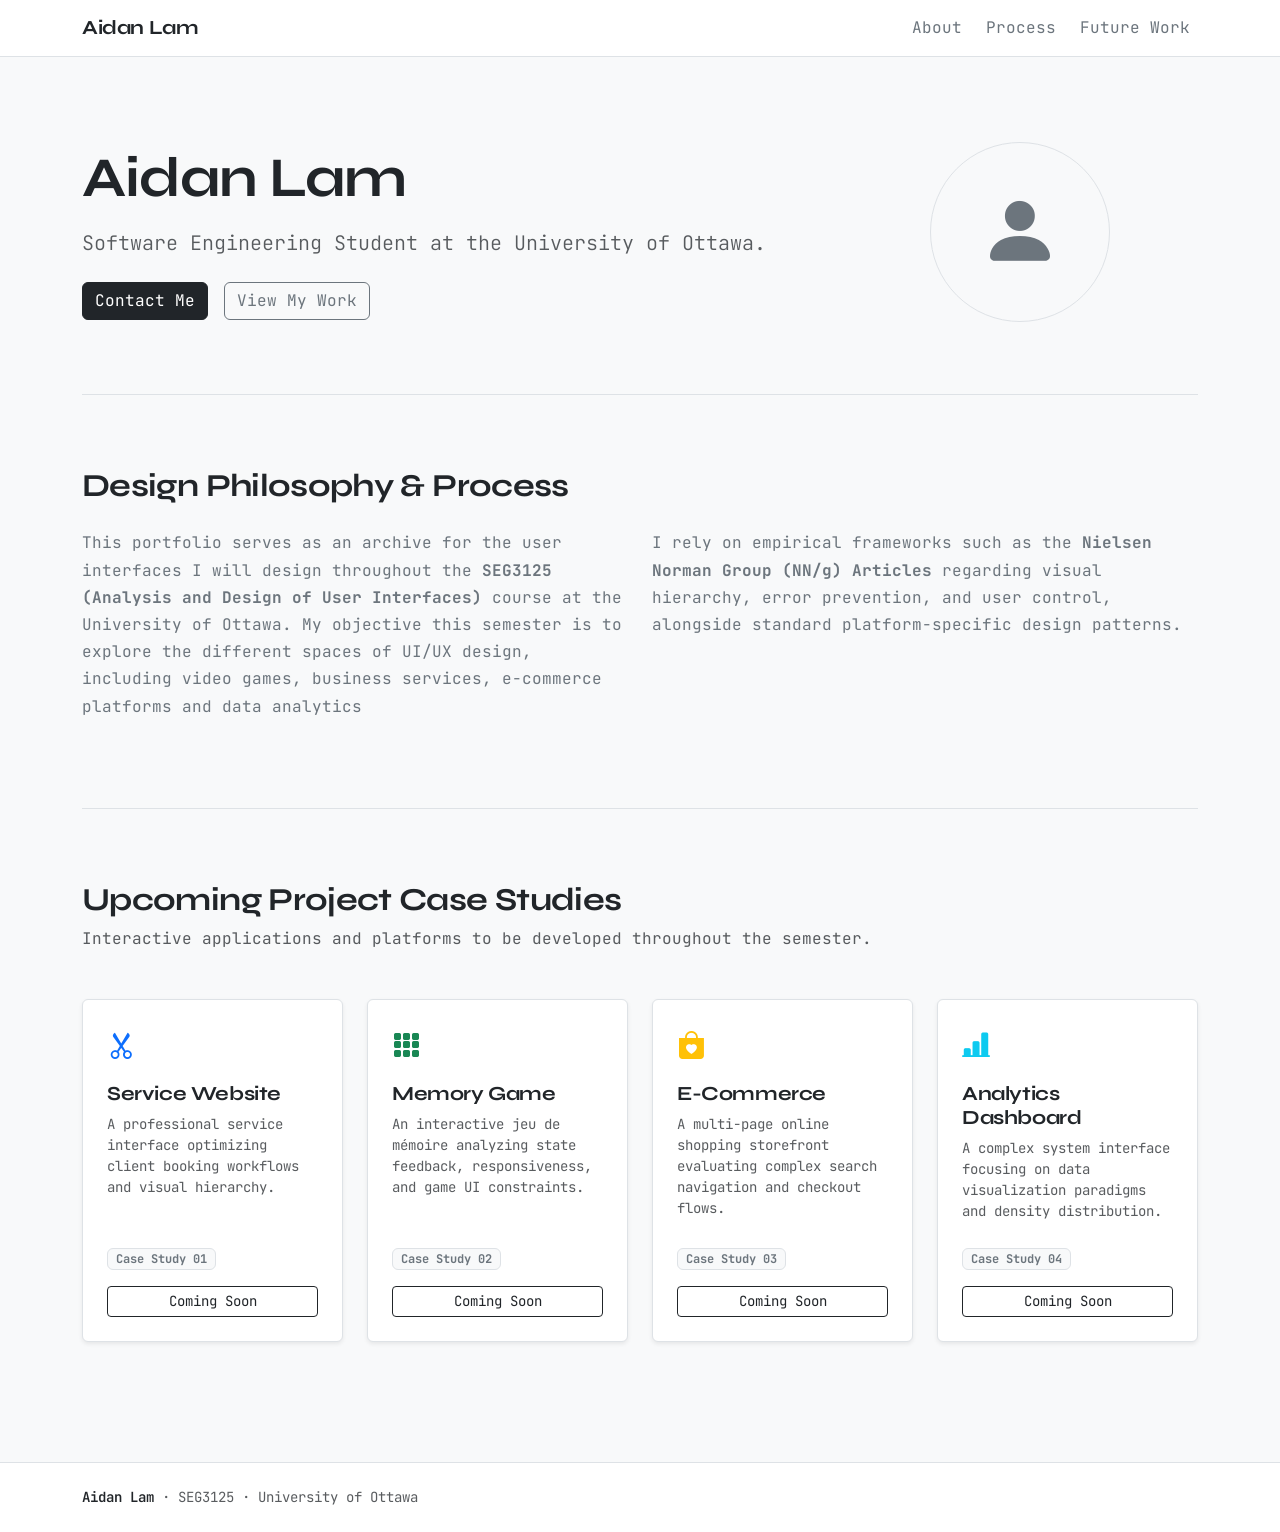
==== index.html @ 02c6c235 "font changes" ====
<!DOCTYPE html>
<html lang="en">
<head>
  <meta charset="UTF-8" />
  <meta name="viewport" content="width=device-width, initial-scale=1.0" />
  <title>Aidan Lam - Portfolio</title>
  <link href="https://cdn.jsdelivr.net/npm/bootstrap@5.3.3/dist/css/bootstrap.min.css" rel="stylesheet" />
  <link href="https://cdn.jsdelivr.net/npm/bootstrap-icons@1.11.3/font/bootstrap-icons.min.css" rel="stylesheet" />
  
  <link rel="preconnect" href="https://fonts.googleapis.com">
  <link rel="preconnect" href="https://fonts.gstatic.com" crossorigin>
  <link href="https://fonts.googleapis.com/css2?family=JetBrains+Mono:ital,wght@0,400;0,500;1,400&family=Syne:wght@700;800&display=swap" rel="stylesheet">

  <link href="css/style.css" rel="stylesheet" />
</head>
<body>

  <nav class="navbar navbar-expand-lg navbar-light bg-white border-bottom fixed-top">
    <div class="container">
      <a class="navbar-brand fw-bold text-dark" href="#about">Aidan Lam</a>
      <button class="navbar-toggler" type="button" data-bs-toggle="collapse" data-bs-target="#navbarNav"
        aria-controls="navbarNav" aria-expanded="false" aria-label="Toggle navigation">
        <span class="navbar-toggler-icon"></span>
      </button>
      <div class="collapse navbar-collapse justify-content-end" id="navbarNav">
        <ul class="navbar-nav gap-2">
          <li class="nav-item"><a class="nav-link text-secondary" href="#about">About</a></li>
          <li class="nav-item"><a class="nav-link text-secondary" href="#process">Process</a></li>
          <li class="nav-item"><a class="nav-link text-secondary" href="#designs">Future Work</a></li>
        </ul>
      </div>
    </div>
  </nav>

  <main class="container style-main">

    <section id="about" class="py-5 border-bottom">
      <div class="row align-items-center py-4">
        <div class="col-md-8">
          <h1 class="display-4 fw-bold text-dark mb-3">Aidan Lam</h1>
          <p class="lead text-muted mb-4">
            Software Engineering Student at the University of Ottawa.
          </p>
          <div class="d-flex gap-3">
            <a href="mailto:aidanlam02@gmail.com" class="btn btn-dark">Contact Me</a>
            <a href="#designs" class="btn btn-outline-secondary">View My Work</a>
          </div>
        </div>
        <div class="col-md-4 text-center d-none d-md-block">
          <div class="bg-light border rounded-circle d-inline-flex align-items-center justify-content-center" style="width: 180px; height: 180px;">
            <i class="bi bi-person-fill text-secondary display-1"></i>
          </div>
        </div>
      </div>
    </section>

    <section id="process" class="py-5 border-bottom">
      <div class="py-4">
        <h2 class="fw-bold text-dark mb-4">Design Philosophy & Process</h2>
        <div class="row g-4">
          <div class="col-md-6">
            <p class="text-secondary leading-relaxed">
              This portfolio serves as an archive for the user interfaces I will design throughout the <strong>SEG3125 (Analysis and Design of User Interfaces)</strong> course at the University of Ottawa. My objective this semester is to explore the different spaces of UI/UX design, including video games, business services, e-commerce platforms and data analytics
            </p>
          </div>
          <div class="col-md-6">
            <p class="text-secondary leading-relaxed">
              I rely on empirical frameworks such as the <strong>Nielsen Norman Group (NN/g) Articles</strong> regarding visual hierarchy, error prevention, and user control, alongside standard platform-specific design patterns.
            </p>
          </div>
        </div>
      </div>
    </section>

    <section id="designs" class="py-5">
      <div class="py-4">
        <h2 class="fw-bold text-dark mb-2">Upcoming Project Case Studies</h2>
        <p class="text-muted mb-5">Interactive applications and platforms to be developed throughout the semester.</p>
        
        <div class="row g-4">
          
          <div class="col-md-6 col-lg-3">
            <div class="card h-100 border bg-white shadow-sm">
              <div class="card-body d-flex flex-column justify-content-between p-4">
                <div>
                  <div class="text-primary mb-3"><i class="bi bi-scissors fs-3"></i></div>
                  <h4 class="card-title fw-bold text-dark fs-5">Service Website</h4>
                  <p class="card-text text-muted small mt-2">
                    A professional service interface optimizing client booking workflows and visual hierarchy.
                  </p>
                </div>
                <div class="mt-4">
                  <span class="badge bg-light text-secondary border mb-3">Case Study 01</span>
                  <a href="design1.html" class="btn btn-sm btn-outline-dark d-block">Coming Soon</a>
                </div>
              </div>
            </div>
          </div>

          <div class="col-md-6 col-lg-3">
            <div class="card h-100 border bg-white shadow-sm">
              <div class="card-body d-flex flex-column justify-content-between p-4">
                <div>
                  <div class="text-success mb-3"><i class="bi bi-grid-3x3-gap-fill fs-3"></i></div>
                  <h4 class="card-title fw-bold text-dark fs-5">Memory Game</h4>
                  <p class="card-text text-muted small mt-2">
                    An interactive jeu de mémoire analyzing state feedback, responsiveness, and game UI constraints.
                  </p>
                </div>
                <div class="mt-4">
                  <span class="badge bg-light text-secondary border mb-3">Case Study 02</span>
                  <a href="design2.html" class="btn btn-sm btn-outline-dark d-block">Coming Soon</a>
                </div>
              </div>
            </div>
          </div>

          <div class="col-md-6 col-lg-3">
            <div class="card h-100 border bg-white shadow-sm">
              <div class="card-body d-flex flex-column justify-content-between p-4">
                <div>
                  <div class="text-warning mb-3"><i class="bi bi-bag-heart-fill fs-3"></i></div>
                  <h4 class="card-title fw-bold text-dark fs-5">E-Commerce</h4>
                  <p class="card-text text-muted small mt-2">
                    A multi-page online shopping storefront evaluating complex search navigation and checkout flows.
                  </p>
                </div>
                <div class="mt-4">
                  <span class="badge bg-light text-secondary border mb-3">Case Study 03</span>
                  <a href="design3.html" class="btn btn-sm btn-outline-dark d-block">Coming Soon</a>
                </div>
              </div>
            </div>
          </div>

          <div class="col-md-6 col-lg-3">
            <div class="card h-100 border bg-white shadow-sm">
              <div class="card-body d-flex flex-column justify-content-between p-4">
                <div>
                  <div class="text-info mb-3"><i class="bi bi-bar-chart-line-fill fs-3"></i></div>
                  <h4 class="card-title fw-bold text-dark fs-5">Analytics Dashboard</h4>
                  <p class="card-text text-muted small mt-2">
                    A complex system interface focusing on data visualization paradigms and density distribution.
                  </p>
                </div>
                <div class="mt-4">
                  <span class="badge bg-light text-secondary border mb-3">Case Study 04</span>
                  <a href="design4.html" class="btn btn-sm btn-outline-dark d-block">Coming Soon</a>
                </div>
              </div>
            </div>
          </div>

        </div>
      </div>
    </section>

  </main>

  <footer class="bg-white border-top py-4 mt-5">
    <div class="container d-flex flex-column flex-sm-row justify-content-between align-items-center gap-3 text-muted small">
      <div>
        <span class="fw-semibold text-dark">Aidan Lam</span> · SEG3125 · University of Ottawa
      </div>
    </div>
  </footer>

  <script src="https://cdn.jsdelivr.net/npm/bootstrap@5.3.3/dist/js/bootstrap.bundle.min.js"></script>
</body>
</html>
---- css/style.css ----
body {
  font-family: 'JetBrains Mono', monospace;
  background-color: #f8f9fa;
  color: #212529;
  padding-top: 70px;
}

h1, h2, h3, h4, h5, h6, .navbar-brand {
  font-family: 'Syne', sans-serif;
  letter-spacing: -0.02em;
}

.style-main {
  max-width: 1140px;
}

.card {
  transition: transform 0.2s ease, box-shadow 0.2s ease;
}

.card:hover {
  transform: translateY(-3px);
  box-shadow: 0 8px 24px rgba(0,0,0,0.08) !important;
}

.leading-relaxed {
  line-height: 1.7;
}
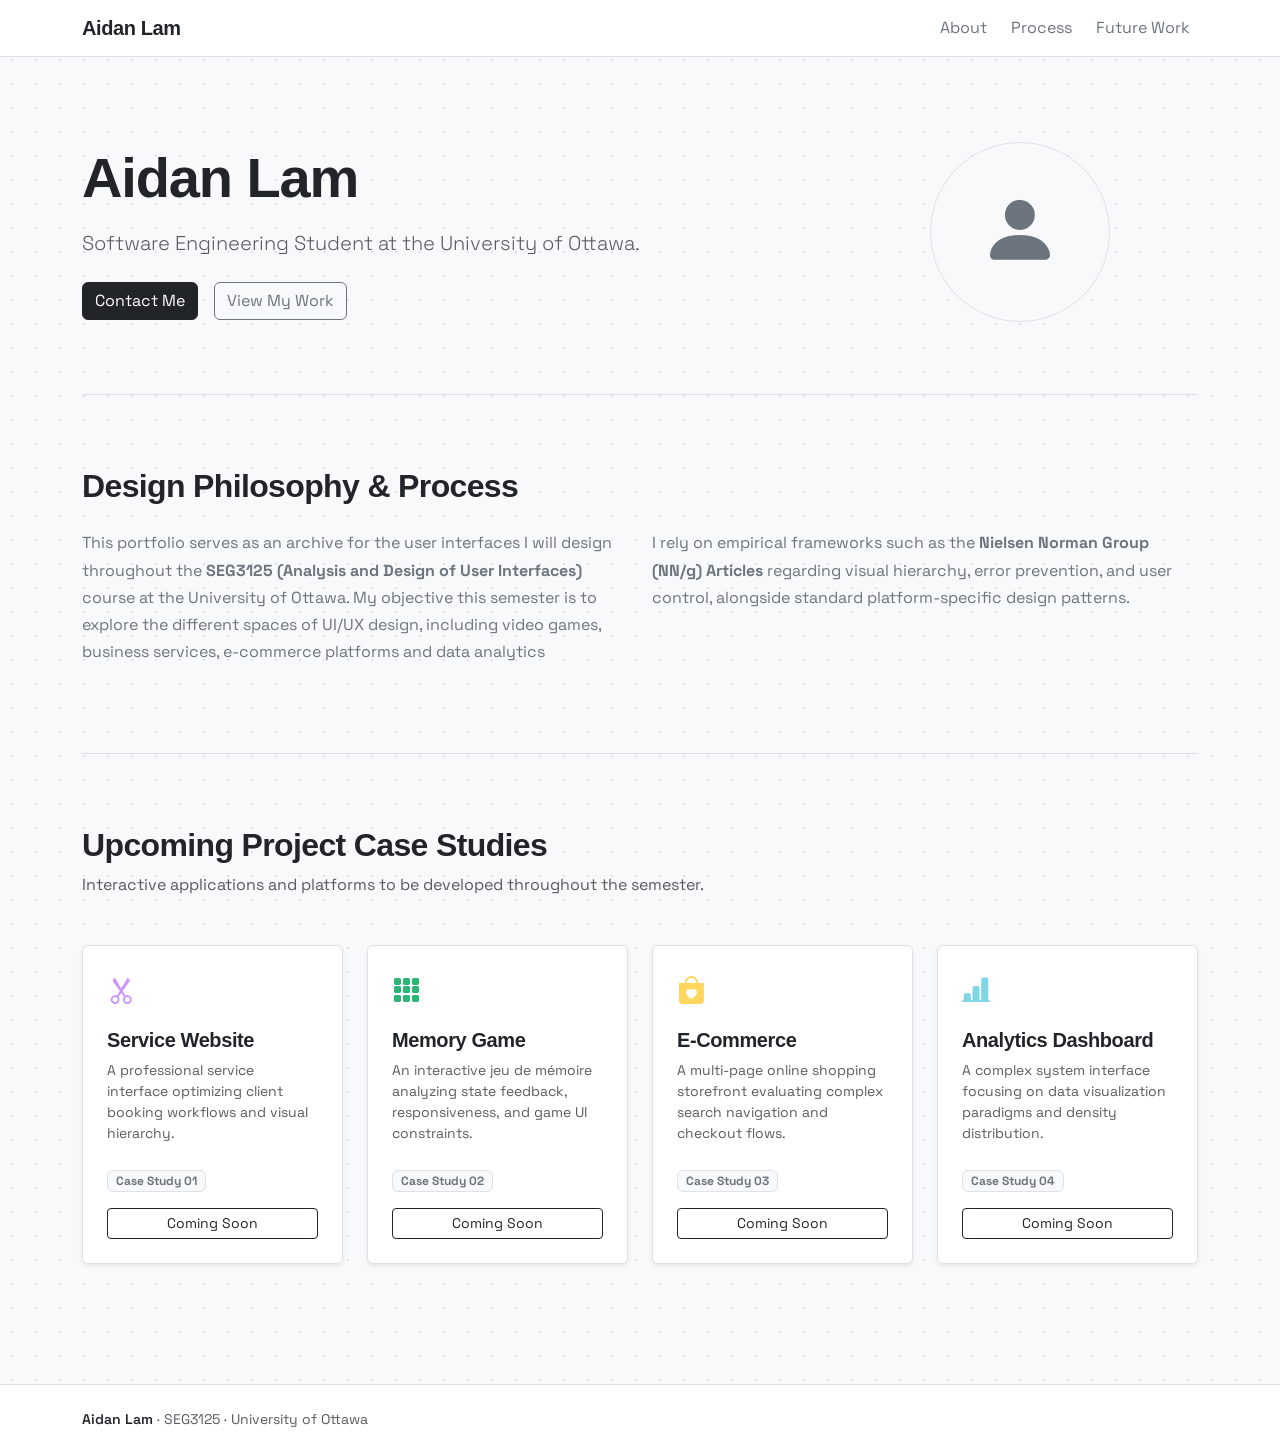
==== commit cc3c1ced: "font changes" ====
--- a/index.html
+++ b/index.html
@@ -9,7 +9,7 @@
   
   <link rel="preconnect" href="https://fonts.googleapis.com">
   <link rel="preconnect" href="https://fonts.gstatic.com" crossorigin>
-  <link href="https://fonts.googleapis.com/css2?family=JetBrains+Mono:ital,wght@0,400;0,500;1,400&family=Syne:wght@700;800&display=swap" rel="stylesheet">
+  <link href="https://fonts.googleapis.com/css2?family=Space+Grotesk:wght@300..700&display=swap" rel="stylesheet">
 
   <link href="css/style.css" rel="stylesheet" />
 </head>
@@ -83,7 +83,7 @@
             <div class="card h-100 border bg-white shadow-sm">
               <div class="card-body d-flex flex-column justify-content-between p-4">
                 <div>
-                  <div class="text-primary mb-3"><i class="bi bi-scissors fs-3"></i></div>
+                  <div class="icon-service mb-3"><i class="bi bi-scissors fs-3"></i></div>
                   <h4 class="card-title fw-bold text-dark fs-5">Service Website</h4>
                   <p class="card-text text-muted small mt-2">
                     A professional service interface optimizing client booking workflows and visual hierarchy.
@@ -101,7 +101,7 @@
             <div class="card h-100 border bg-white shadow-sm">
               <div class="card-body d-flex flex-column justify-content-between p-4">
                 <div>
-                  <div class="text-success mb-3"><i class="bi bi-grid-3x3-gap-fill fs-3"></i></div>
+                  <div class="icon-game mb-3"><i class="bi bi-grid-3x3-gap-fill fs-3"></i></div>
                   <h4 class="card-title fw-bold text-dark fs-5">Memory Game</h4>
                   <p class="card-text text-muted small mt-2">
                     An interactive jeu de mémoire analyzing state feedback, responsiveness, and game UI constraints.
@@ -119,7 +119,7 @@
             <div class="card h-100 border bg-white shadow-sm">
               <div class="card-body d-flex flex-column justify-content-between p-4">
                 <div>
-                  <div class="text-warning mb-3"><i class="bi bi-bag-heart-fill fs-3"></i></div>
+                  <div class="icon-ecommerce mb-3"><i class="bi bi-bag-heart-fill fs-3"></i></div>
                   <h4 class="card-title fw-bold text-dark fs-5">E-Commerce</h4>
                   <p class="card-text text-muted small mt-2">
                     A multi-page online shopping storefront evaluating complex search navigation and checkout flows.
@@ -137,7 +137,7 @@
             <div class="card h-100 border bg-white shadow-sm">
               <div class="card-body d-flex flex-column justify-content-between p-4">
                 <div>
-                  <div class="text-info mb-3"><i class="bi bi-bar-chart-line-fill fs-3"></i></div>
+                  <div class="icon-analytics mb-3"><i class="bi bi-bar-chart-line-fill fs-3"></i></div>
                   <h4 class="card-title fw-bold text-dark fs-5">Analytics Dashboard</h4>
                   <p class="card-text text-muted small mt-2">
                     A complex system interface focusing on data visualization paradigms and density distribution.
@@ -159,7 +159,7 @@
 
   <footer class="bg-white border-top py-4 mt-5">
     <div class="container d-flex flex-column flex-sm-row justify-content-between align-items-center gap-3 text-muted small">
-      <div>
+      <div class="text-center">
         <span class="fw-semibold text-dark">Aidan Lam</span> · SEG3125 · University of Ottawa
       </div>
     </div>
--- a/css/style.css
+++ b/css/style.css
@@ -1,8 +1,10 @@
 body {
-  font-family: 'JetBrains Mono', monospace;
-  background-color: #f8f9fa;
-  color: #212529;
+  font-family: 'Space Grotesk', sans-serif;
   padding-top: 70px;
+
+  background-color: #f8f9fa; /* Base light mode background tint */
+  background-image: radial-gradient(#dee2e6 1px, transparent 1.5px);
+  background-size: 24px 24px;
 }
 
 h1, h2, h3, h4, h5, h6, .navbar-brand {
@@ -25,4 +27,20 @@
 
 .leading-relaxed {
   line-height: 1.7;
+}
+
+.icon-service {
+  color: #cb95fd;
+}
+
+.icon-game {
+  color: #2cb675;
+}
+
+.icon-ecommerce {
+  color: #ffd75e;
+}
+
+.icon-analytics {
+  color: #7ed6e7;
 }
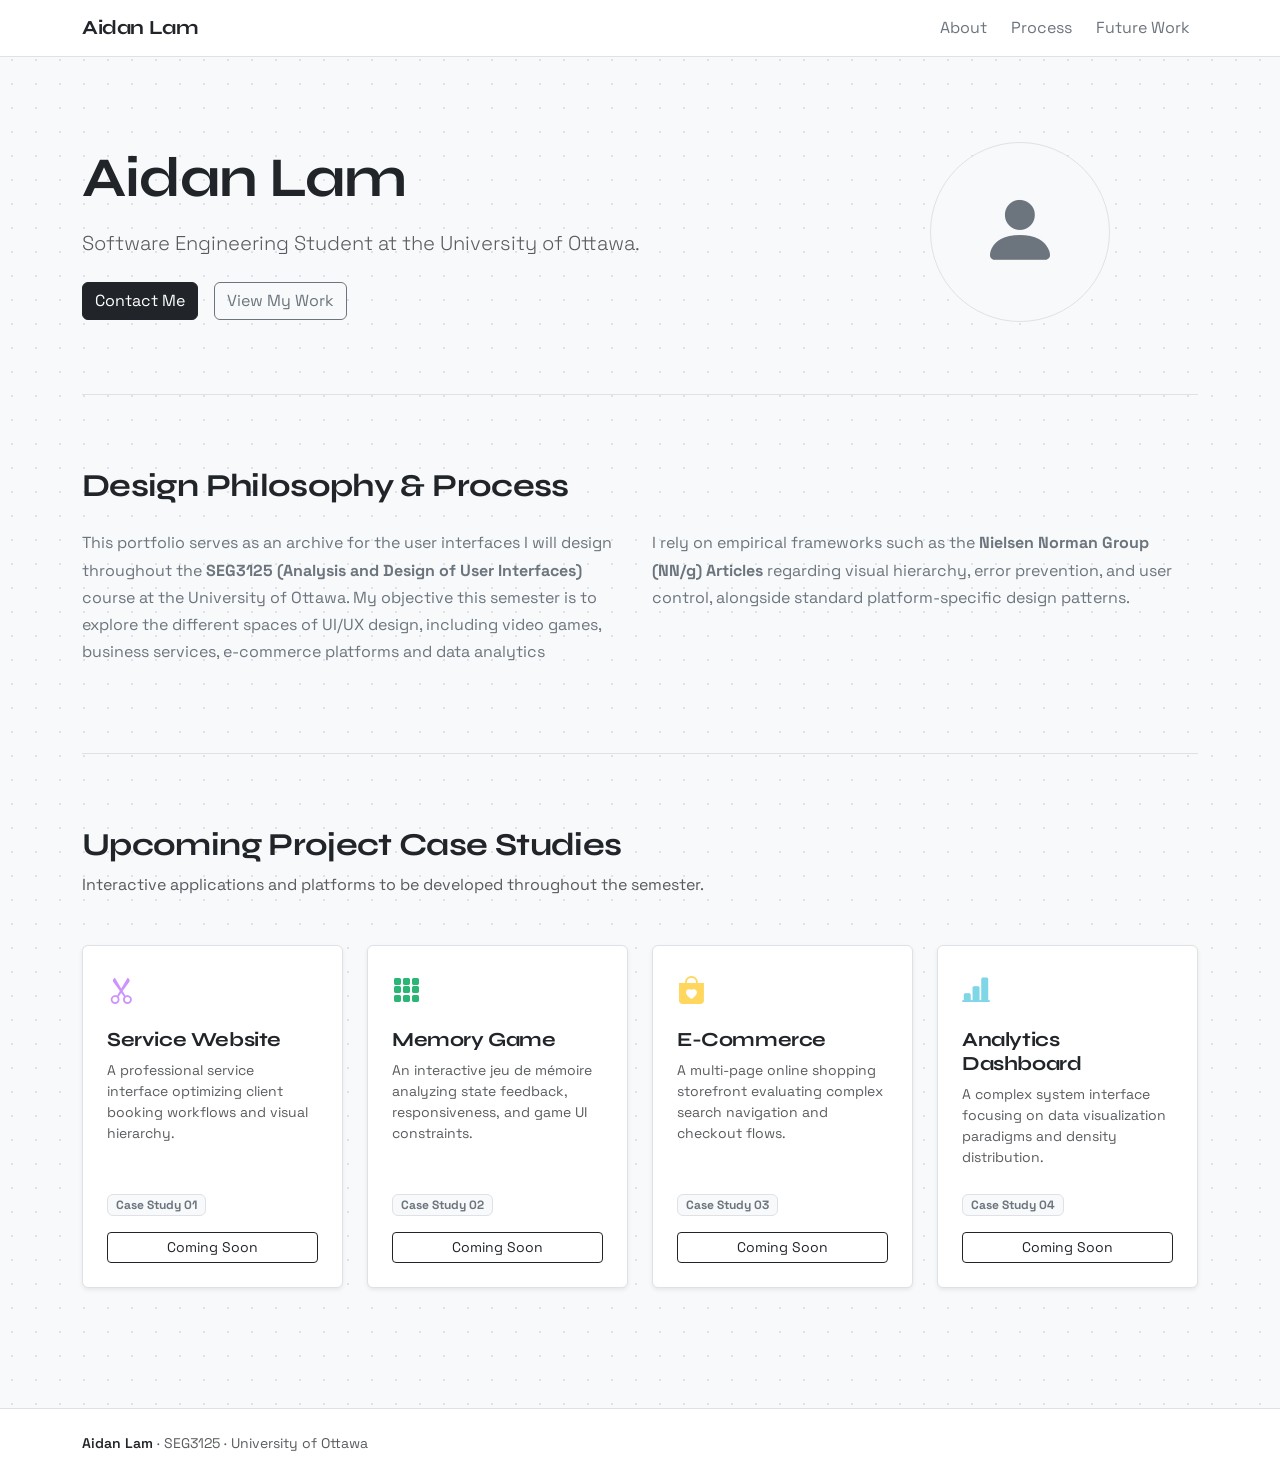
==== commit 2587a7e4: "added missing Syne import" ====
--- a/index.html
+++ b/index.html
@@ -9,7 +9,7 @@
   
   <link rel="preconnect" href="https://fonts.googleapis.com">
   <link rel="preconnect" href="https://fonts.gstatic.com" crossorigin>
-  <link href="https://fonts.googleapis.com/css2?family=Space+Grotesk:wght@300..700&display=swap" rel="stylesheet">
+  <link href="https://fonts.googleapis.com/css2?family=Space+Grotesk:wght@300..700&family=Syne:wght@700;800&display=swap" rel="stylesheet">
 
   <link href="css/style.css" rel="stylesheet" />
 </head>
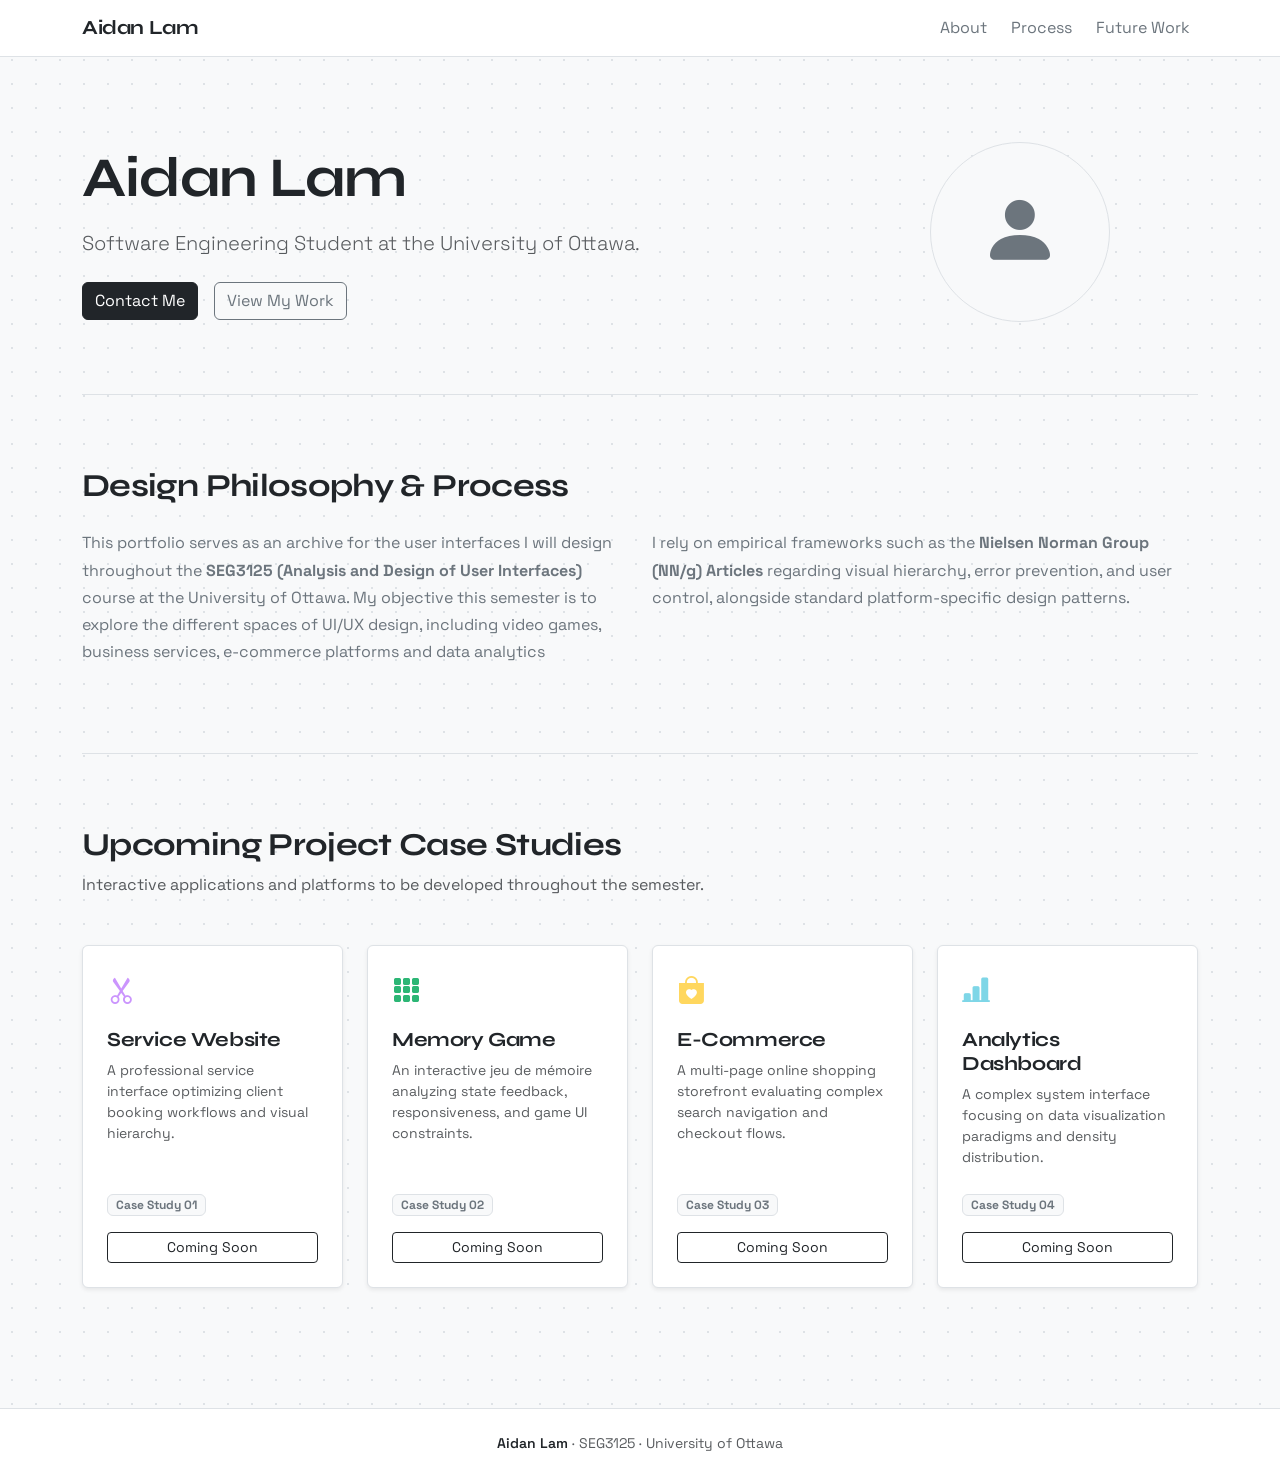
==== commit e73564c2: "footer centering" ====
--- a/index.html
+++ b/index.html
@@ -158,12 +158,12 @@
   </main>
 
   <footer class="bg-white border-top py-4 mt-5">
-    <div class="container d-flex flex-column flex-sm-row justify-content-between align-items-center gap-3 text-muted small">
-      <div class="text-center">
-        <span class="fw-semibold text-dark">Aidan Lam</span> · SEG3125 · University of Ottawa
-      </div>
+  <div class="container d-flex justify-content-center align-items-center text-muted small">
+    <div class="text-center">
+      <span class="fw-semibold text-dark">Aidan Lam</span> · SEG3125 · University of Ottawa
     </div>
-  </footer>
+  </div>
+</footer>
 
   <script src="https://cdn.jsdelivr.net/npm/bootstrap@5.3.3/dist/js/bootstrap.bundle.min.js"></script>
 </body>
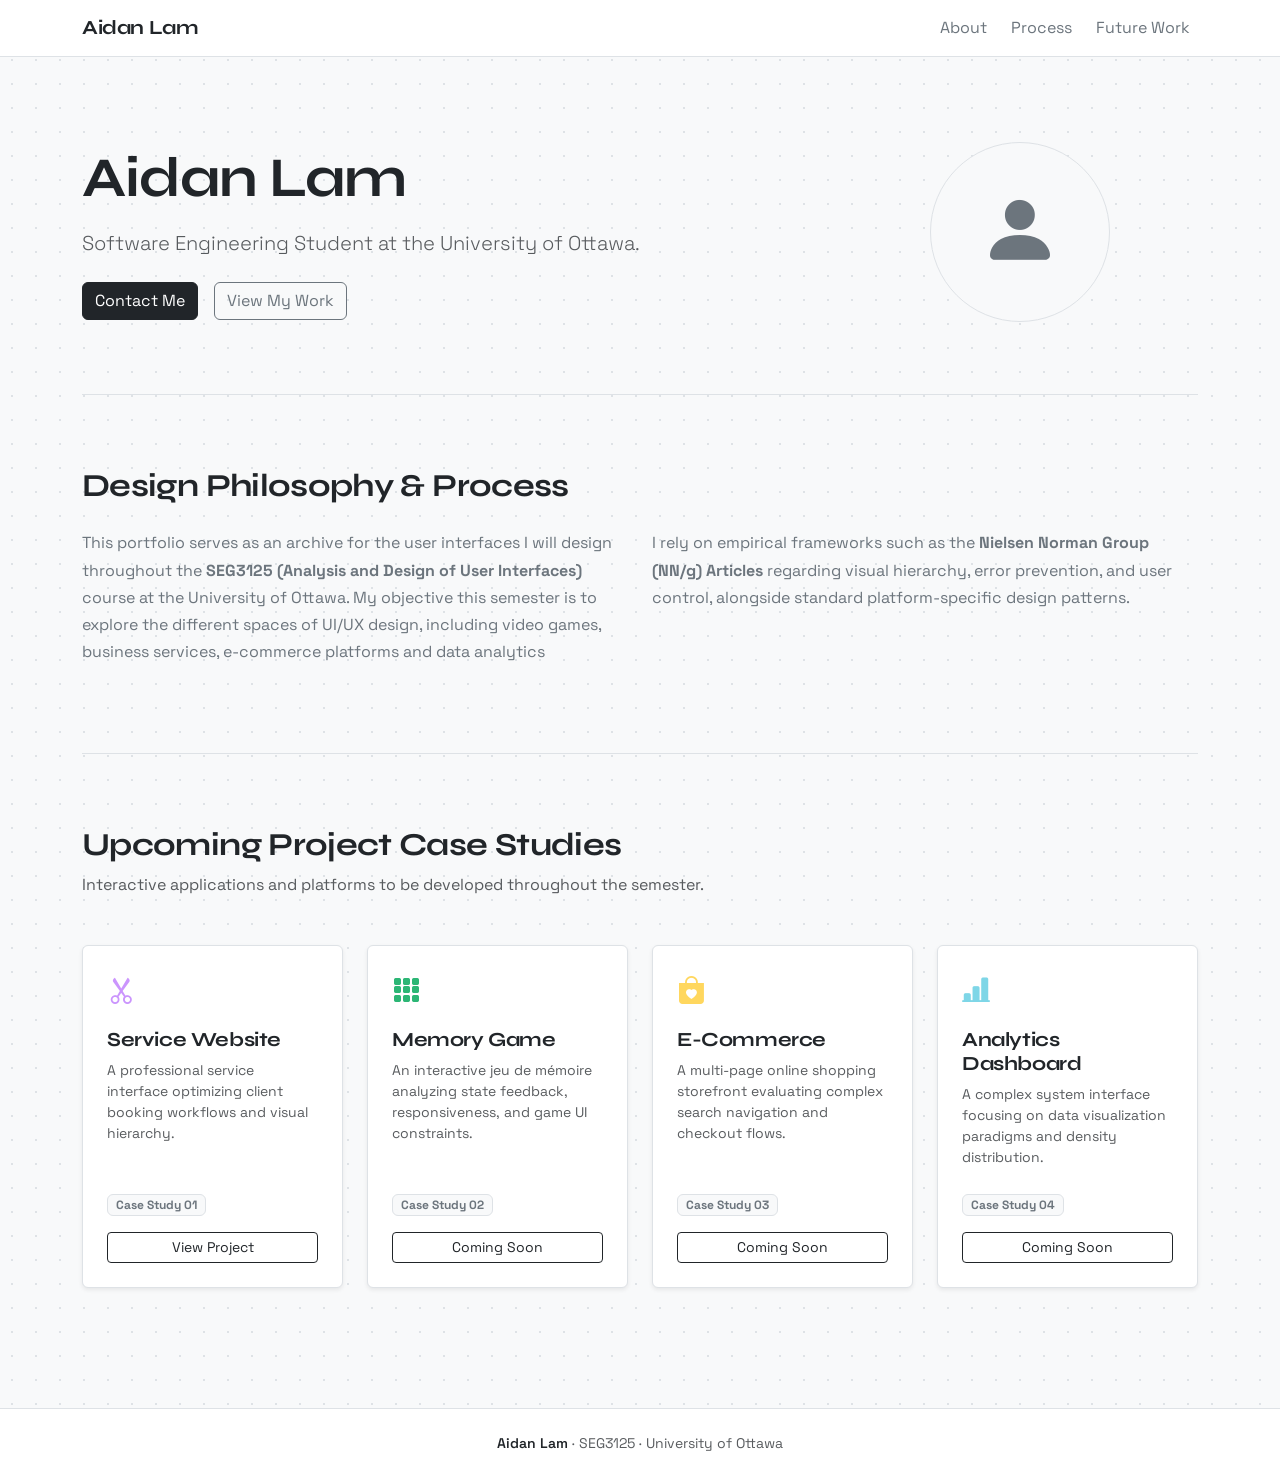
==== commit dc42f5c6: "design1 changes" ====
--- a/index.html
+++ b/index.html
@@ -91,7 +91,7 @@
                 </div>
                 <div class="mt-4">
                   <span class="badge bg-light text-secondary border mb-3">Case Study 01</span>
-                  <a href="design1.html" class="btn btn-sm btn-outline-dark d-block">Coming Soon</a>
+                  <a href="design1.html" class="btn btn-sm btn-outline-dark d-block">View Project</a>
                 </div>
               </div>
             </div>
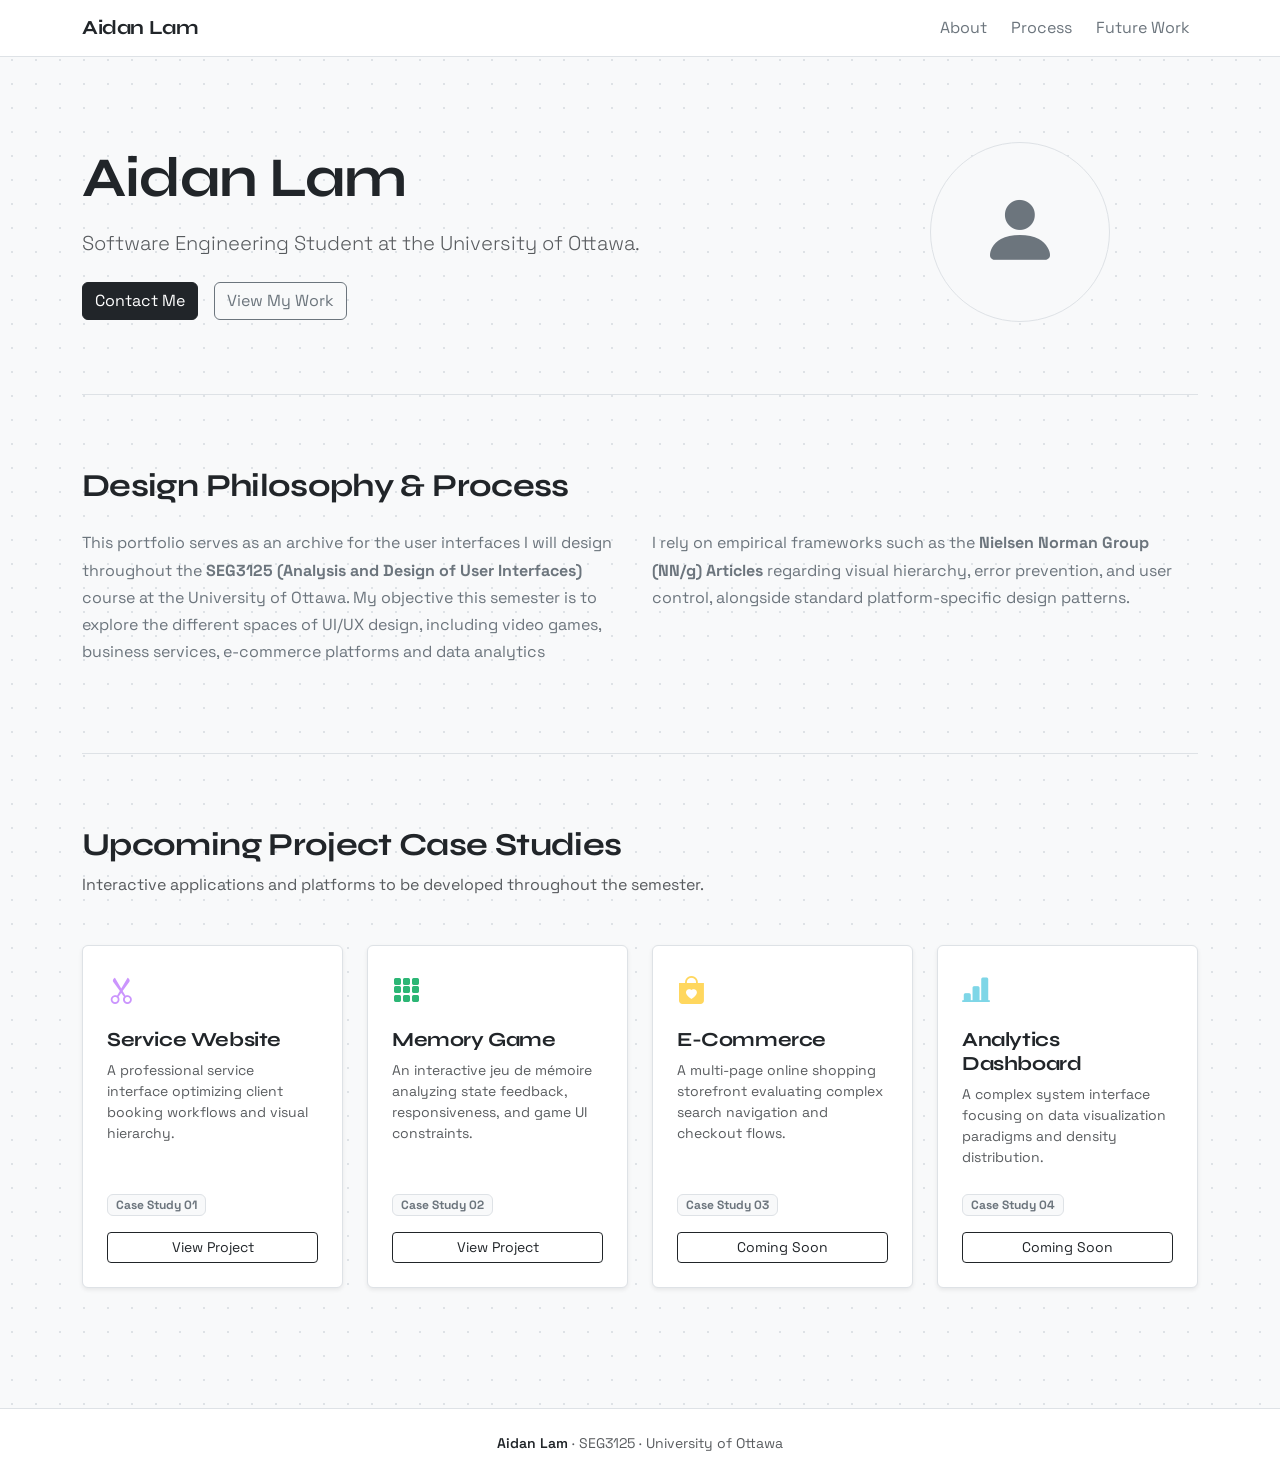
==== commit f4c7bc10: "Added memory game" ====
--- a/index.html
+++ b/index.html
@@ -109,7 +109,7 @@
                 </div>
                 <div class="mt-4">
                   <span class="badge bg-light text-secondary border mb-3">Case Study 02</span>
-                  <a href="design2.html" class="btn btn-sm btn-outline-dark d-block">Coming Soon</a>
+                  <a href="design2.html" class="btn btn-sm btn-outline-dark d-block">View Project</a>
                 </div>
               </div>
             </div>
--- a/css/style.css
+++ b/css/style.css
@@ -43,4 +43,19 @@
 
 .icon-analytics {
   color: #7ed6e7;
+}
+
+/* Optimization for 1440p displays and above */
+@media (min-width: 1400px) {
+  .style-main {
+    max-width: 1600px;
+  }
+
+  body {
+    font-size: 1.1rem;
+  }
+
+  .display-4 {
+    font-size: 4.5rem;
+  }
 }
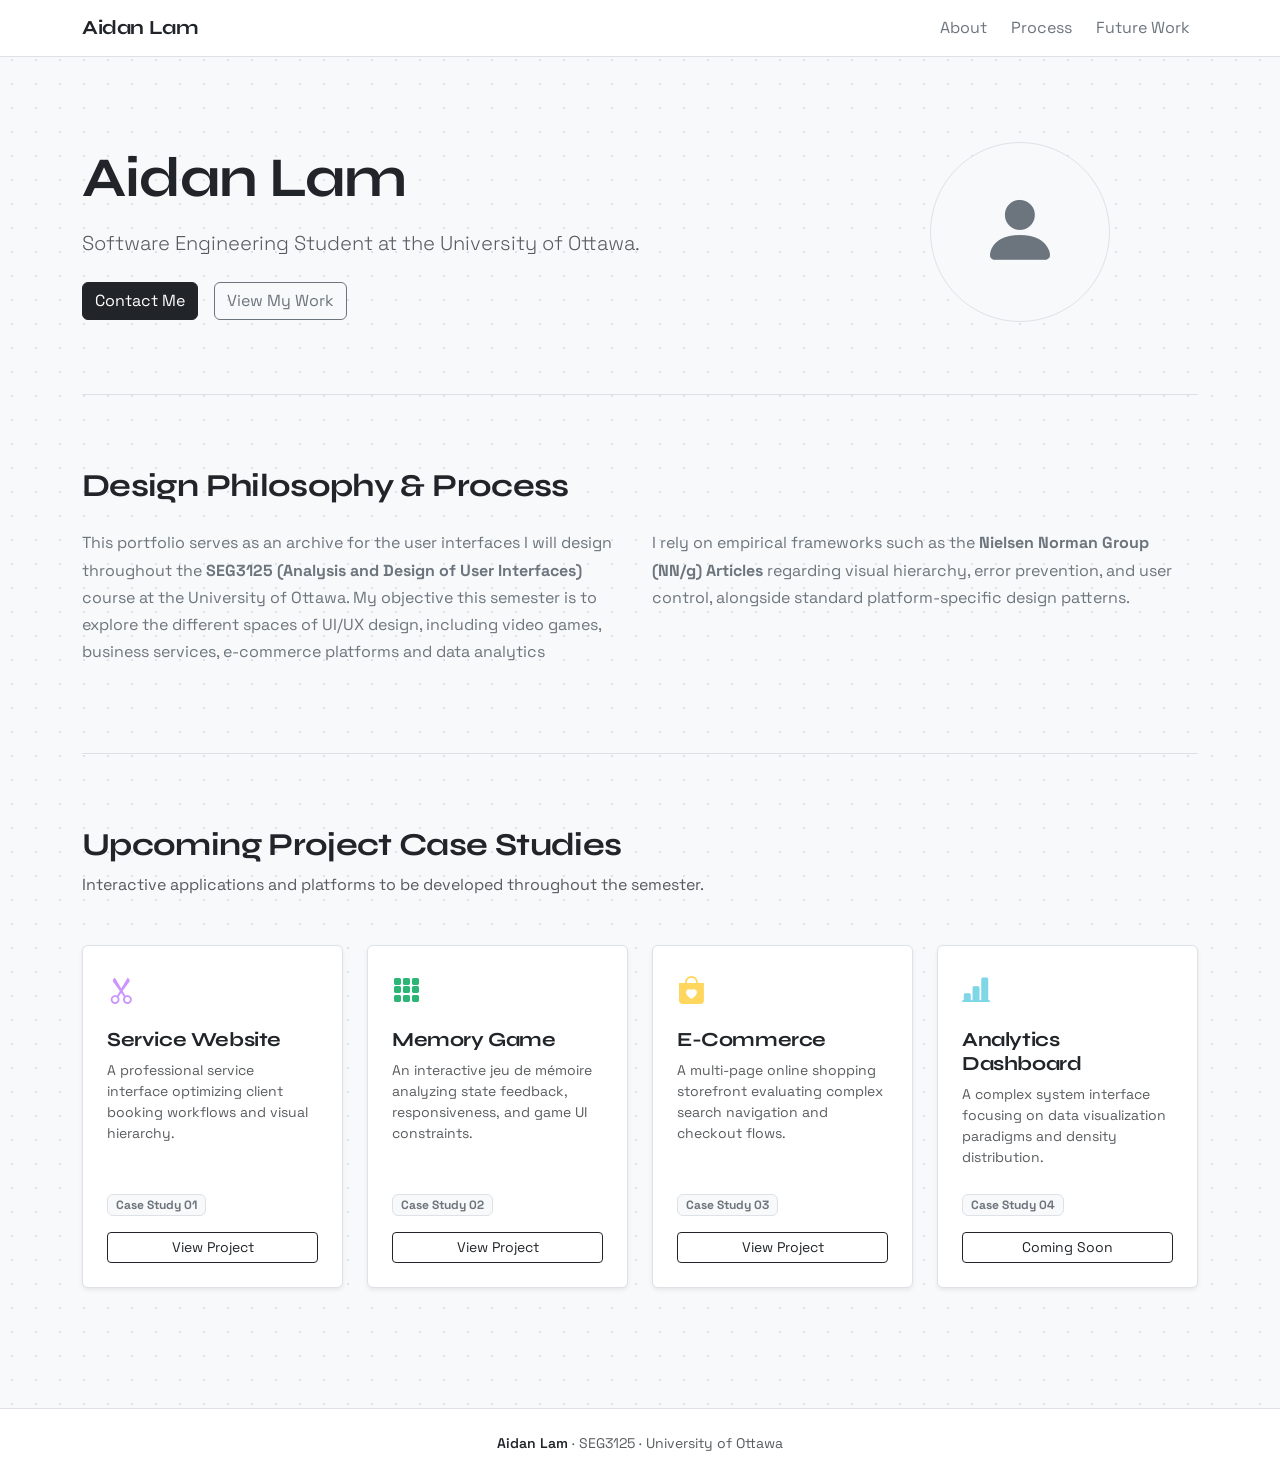
==== commit 094b051f: "updated landing page" ====
--- a/index.html
+++ b/index.html
@@ -127,7 +127,7 @@
                 </div>
                 <div class="mt-4">
                   <span class="badge bg-light text-secondary border mb-3">Case Study 03</span>
-                  <a href="design3.html" class="btn btn-sm btn-outline-dark d-block">Coming Soon</a>
+                  <a href="design3.html" class="btn btn-sm btn-outline-dark d-block">View Project</a>
                 </div>
               </div>
             </div>
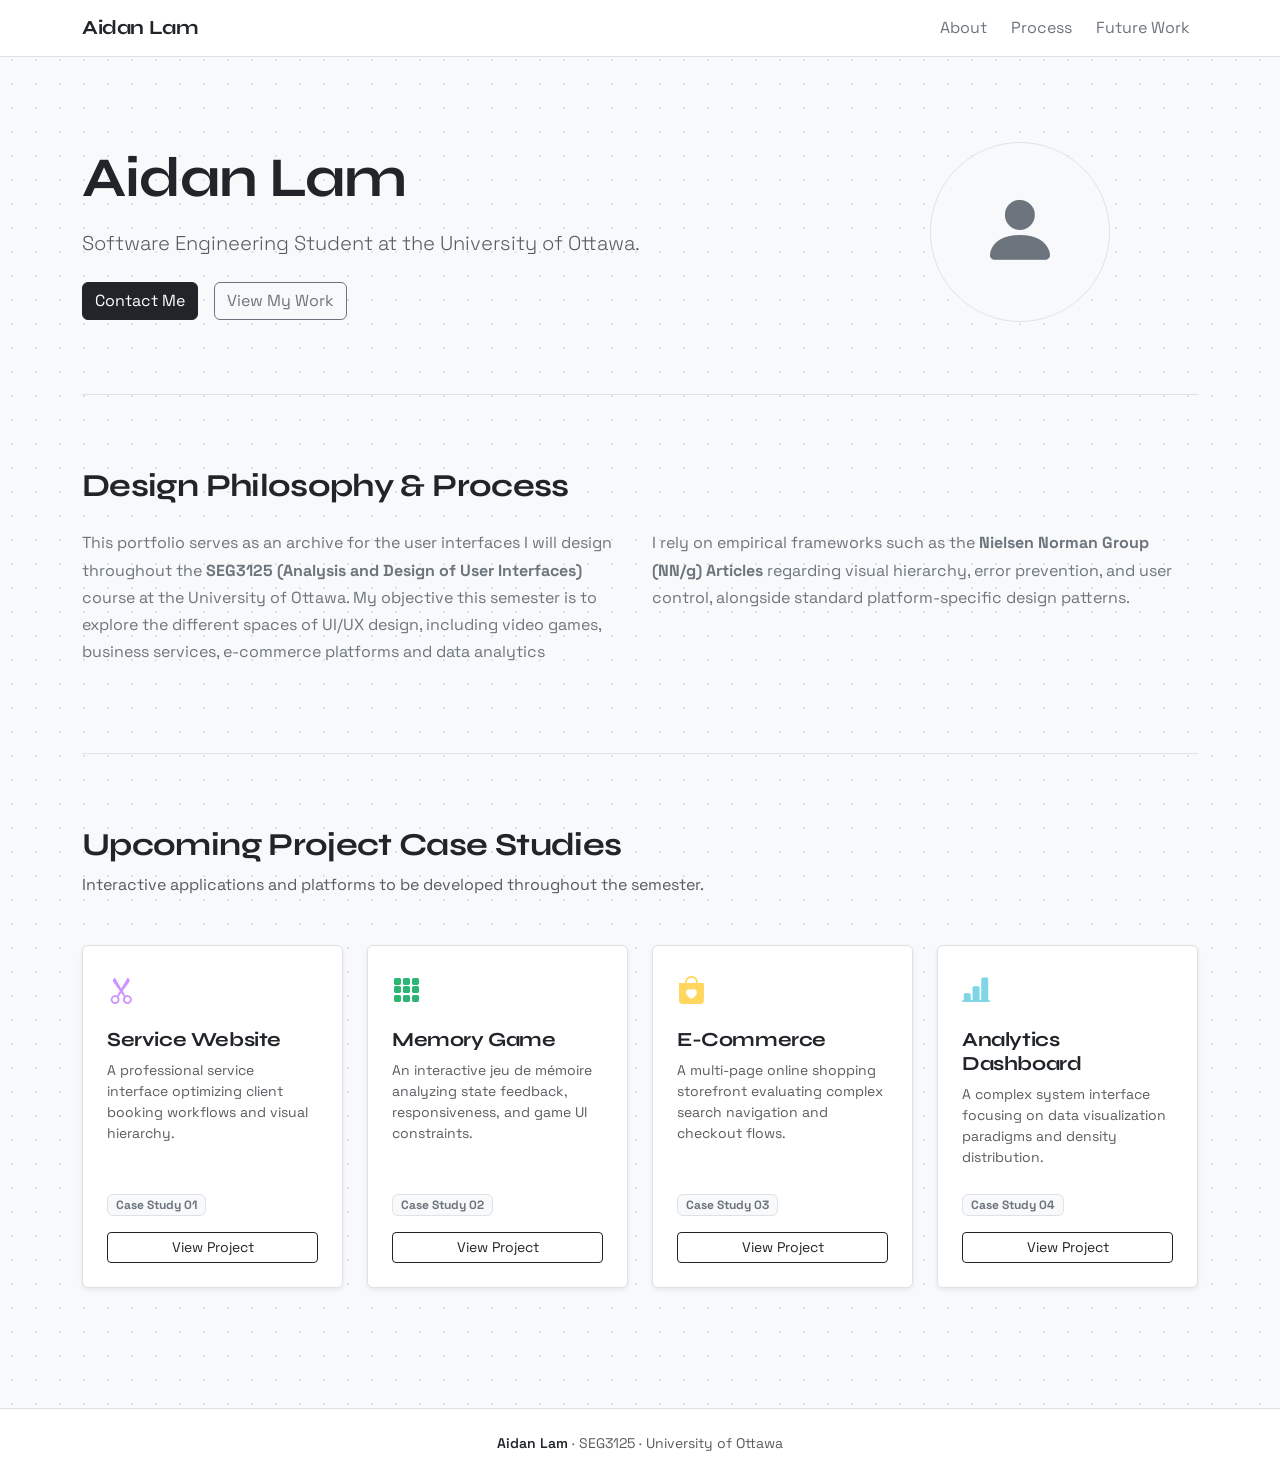
==== commit 098321c7: "Added data dashboard" ====
--- a/index.html
+++ b/index.html
@@ -145,7 +145,7 @@
                 </div>
                 <div class="mt-4">
                   <span class="badge bg-light text-secondary border mb-3">Case Study 04</span>
-                  <a href="design4.html" class="btn btn-sm btn-outline-dark d-block">Coming Soon</a>
+                  <a href="design4.html" class="btn btn-sm btn-outline-dark d-block">View Project</a>
                 </div>
               </div>
             </div>
